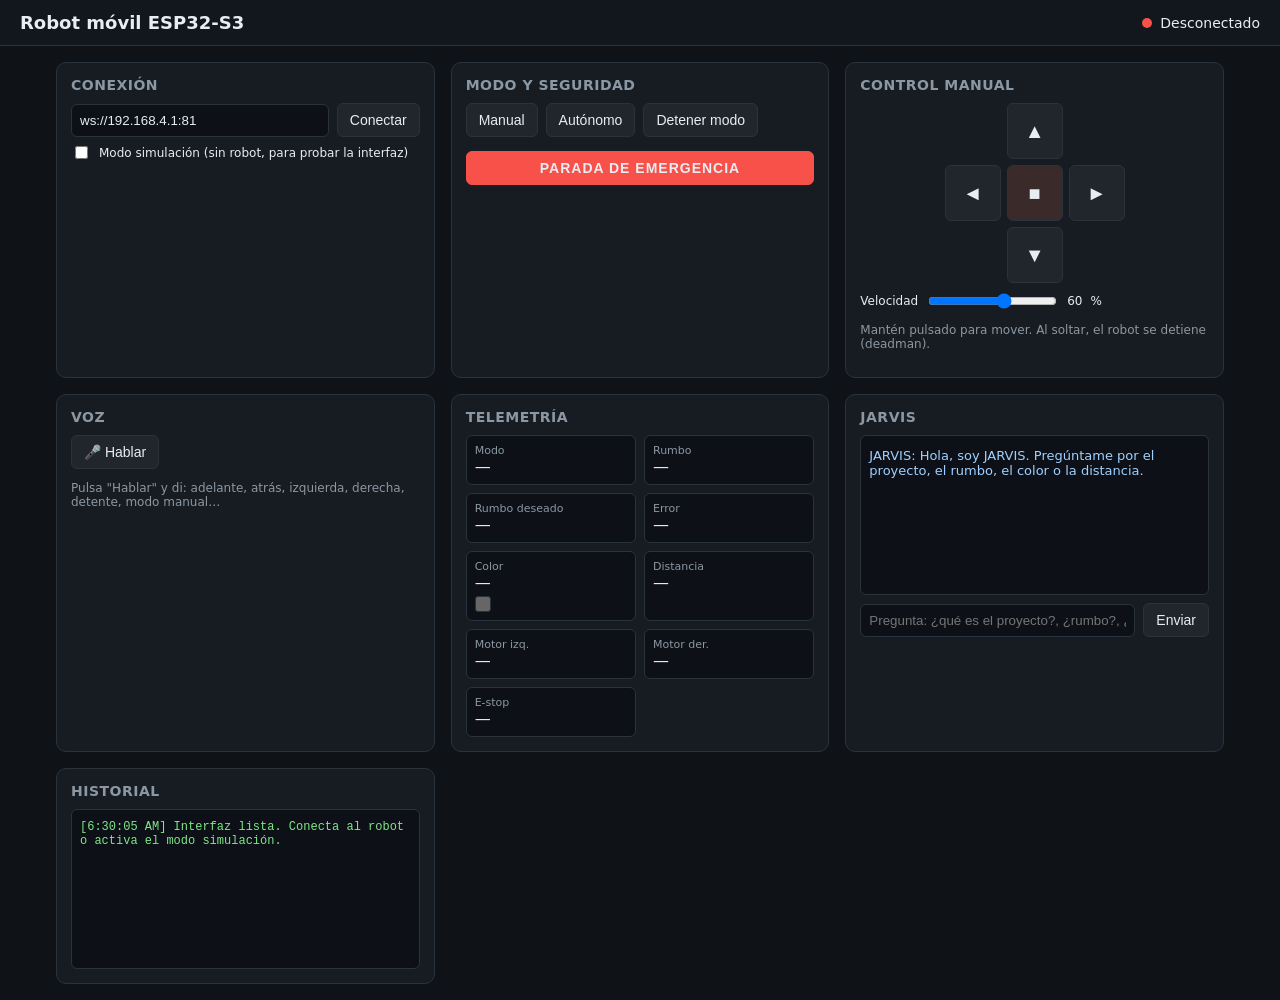
==== app/web/index.html @ dc23c07f "Segunda entrega: firmware, app web, docs, hardware e informes" ====
<!DOCTYPE html>
<html lang="es">
<head>
  <meta charset="utf-8" />
  <meta name="viewport" content="width=device-width, initial-scale=1" />
  <title>Robot ESP32-S3 — Panel de control</title>
  <link rel="stylesheet" href="style.css" />
</head>
<body>
  <header>
    <h1>Robot móvil ESP32-S3</h1>
    <div class="conn">
      <span id="connDot" class="dot off"></span>
      <span id="connText">Desconectado</span>
    </div>
  </header>

  <main>
    <section class="card">
      <h2>Conexión</h2>
      <div class="row">
        <input id="wsUrl" type="text" value="ws://192.168.4.1:81" />
        <button id="btnConnect">Conectar</button>
      </div>
      <label class="row small">
        <input id="chkSim" type="checkbox" />
        Modo simulación (sin robot, para probar la interfaz)
      </label>
      <p id="connInfo" class="small muted"></p>
    </section>

    <section class="card">
      <h2>Modo y seguridad</h2>
      <div class="row">
        <button id="btnManual" class="mode">Manual</button>
        <button id="btnAuto" class="mode">Autónomo</button>
        <button id="btnIdle" class="mode">Detener modo</button>
      </div>
      <button id="btnEstop" class="estop">PARADA DE EMERGENCIA</button>
    </section>

    <section class="card">
      <h2>Control manual</h2>
      <div class="dpad">
        <button class="drive" data-dir="fwd">▲</button>
        <div class="dpad-mid">
          <button class="drive" data-dir="left">◄</button>
          <button class="drive stop" data-dir="stop">■</button>
          <button class="drive" data-dir="right">►</button>
        </div>
        <button class="drive" data-dir="back">▼</button>
      </div>
      <label class="row small">Velocidad <input id="speed" type="range" min="0" max="100" value="60" /> <span id="speedVal">60</span>%</label>
      <p class="small muted">Mantén pulsado para mover. Al soltar, el robot se detiene (deadman).</p>
    </section>

    <section class="card">
      <h2>Voz</h2>
      <button id="btnVoice">🎤 Hablar</button>
      <p id="voiceNote" class="small muted"></p>
      <p id="voiceText" class="small"></p>
    </section>

    <section class="card">
      <h2>Telemetría</h2>
      <div class="grid">
        <div class="metric"><span class="label">Modo</span><span id="tMode">—</span></div>
        <div class="metric"><span class="label">Rumbo</span><span id="tHeading">—</span></div>
        <div class="metric"><span class="label">Rumbo deseado</span><span id="tTarget">—</span></div>
        <div class="metric"><span class="label">Error</span><span id="tError">—</span></div>
        <div class="metric"><span class="label">Color</span><span id="tColor">—</span><span id="swatch" class="swatch"></span></div>
        <div class="metric"><span class="label">Distancia</span><span id="tDist">—</span></div>
        <div class="metric"><span class="label">Motor izq.</span><span id="tLeft">—</span></div>
        <div class="metric"><span class="label">Motor der.</span><span id="tRight">—</span></div>
        <div class="metric"><span class="label">E-stop</span><span id="tEstop">—</span></div>
      </div>
    </section>

    <section class="card">
      <h2>JARVIS</h2>
      <div id="chat" class="chat"></div>
      <div class="row">
        <input id="jarvisInput" type="text" placeholder="Pregunta: ¿qué es el proyecto?, ¿rumbo?, ¿color?" />
        <button id="btnJarvis">Enviar</button>
      </div>
    </section>

    <section class="card">
      <h2>Historial</h2>
      <div id="log" class="log"></div>
    </section>
  </main>

  <script src="../shared/protocol.js"></script>
  <script src="../shared/commands.js"></script>
  <script src="../shared/jarvis.js"></script>
  <script src="app.js"></script>
</body>
</html>
---- app/web/style.css ----
:root {
  --bg: #0f1216;
  --card: #171c22;
  --fg: #e6edf3;
  --muted: #8b97a3;
  --line: #2a323b;
  --accent: #2f81f7;
  --ok: #2ea043;
  --warn: #d29922;
  --err: #f85149;
}

* { box-sizing: border-box; }

body {
  margin: 0;
  font-family: system-ui, "Segoe UI", Roboto, sans-serif;
  background: var(--bg);
  color: var(--fg);
}

header {
  display: flex;
  align-items: center;
  justify-content: space-between;
  padding: 12px 20px;
  background: #12171d;
  border-bottom: 1px solid var(--line);
  position: sticky;
  top: 0;
}

header h1 { font-size: 18px; margin: 0; }

.conn { display: flex; align-items: center; gap: 8px; font-size: 14px; }
.dot { width: 10px; height: 10px; border-radius: 50%; display: inline-block; }
.dot.on { background: var(--ok); box-shadow: 0 0 8px var(--ok); }
.dot.off { background: var(--err); }

main {
  display: grid;
  grid-template-columns: repeat(auto-fit, minmax(300px, 1fr));
  gap: 16px;
  padding: 16px;
  max-width: 1200px;
  margin: 0 auto;
}

.card {
  background: var(--card);
  border: 1px solid var(--line);
  border-radius: 10px;
  padding: 14px;
}

.card h2 { font-size: 14px; margin: 0 0 10px; color: var(--muted); text-transform: uppercase; letter-spacing: .5px; }

.row { display: flex; gap: 8px; align-items: center; margin: 6px 0; flex-wrap: wrap; }
.small { font-size: 12px; }
.muted { color: var(--muted); }

input[type="text"] {
  flex: 1;
  background: #0d1117;
  border: 1px solid var(--line);
  color: var(--fg);
  border-radius: 6px;
  padding: 8px;
}

button {
  background: #21262d;
  color: var(--fg);
  border: 1px solid var(--line);
  border-radius: 6px;
  padding: 8px 12px;
  cursor: pointer;
  font-size: 14px;
}
button:hover { border-color: var(--accent); }
button:disabled { opacity: .5; cursor: not-allowed; }

.estop {
  width: 100%;
  margin-top: 8px;
  background: var(--err);
  border-color: var(--err);
  font-weight: 700;
  letter-spacing: 1px;
}

.dpad { display: flex; flex-direction: column; align-items: center; gap: 6px; margin: 8px 0; }
.dpad-mid { display: flex; gap: 6px; }
.drive { width: 56px; height: 56px; font-size: 20px; }
.drive.stop { background: #3a2a2a; }

.grid { display: grid; grid-template-columns: 1fr 1fr; gap: 8px; }
.metric { display: flex; flex-direction: column; background: #0d1117; border: 1px solid var(--line); border-radius: 6px; padding: 8px; }
.metric .label { font-size: 11px; color: var(--muted); }
.metric span:nth-child(2) { font-size: 16px; }
.swatch { width: 16px; height: 16px; border-radius: 3px; margin-top: 4px; background: #666; border: 1px solid var(--line); }

.chat { height: 160px; overflow-y: auto; background: #0d1117; border: 1px solid var(--line); border-radius: 6px; padding: 8px; margin-bottom: 8px; }
.chat-line { margin: 4px 0; font-size: 13px; }
.chat-line.jarvis { color: #9fd0ff; }
.chat-line.user { color: #ffd479; }

.log { height: 160px; overflow-y: auto; background: #0d1117; border: 1px solid var(--line); border-radius: 6px; padding: 8px; font-family: ui-monospace, Consolas, monospace; font-size: 12px; }
.log-line { margin: 2px 0; }
.log-line.out { color: #79c0ff; }
.log-line.ok { color: #7ee787; }
.log-line.warn { color: var(--warn); }
.log-line.error { color: var(--err); }
.log-line.event { color: #d2a8ff; }
.log-line.voice { color: #ffa657; }
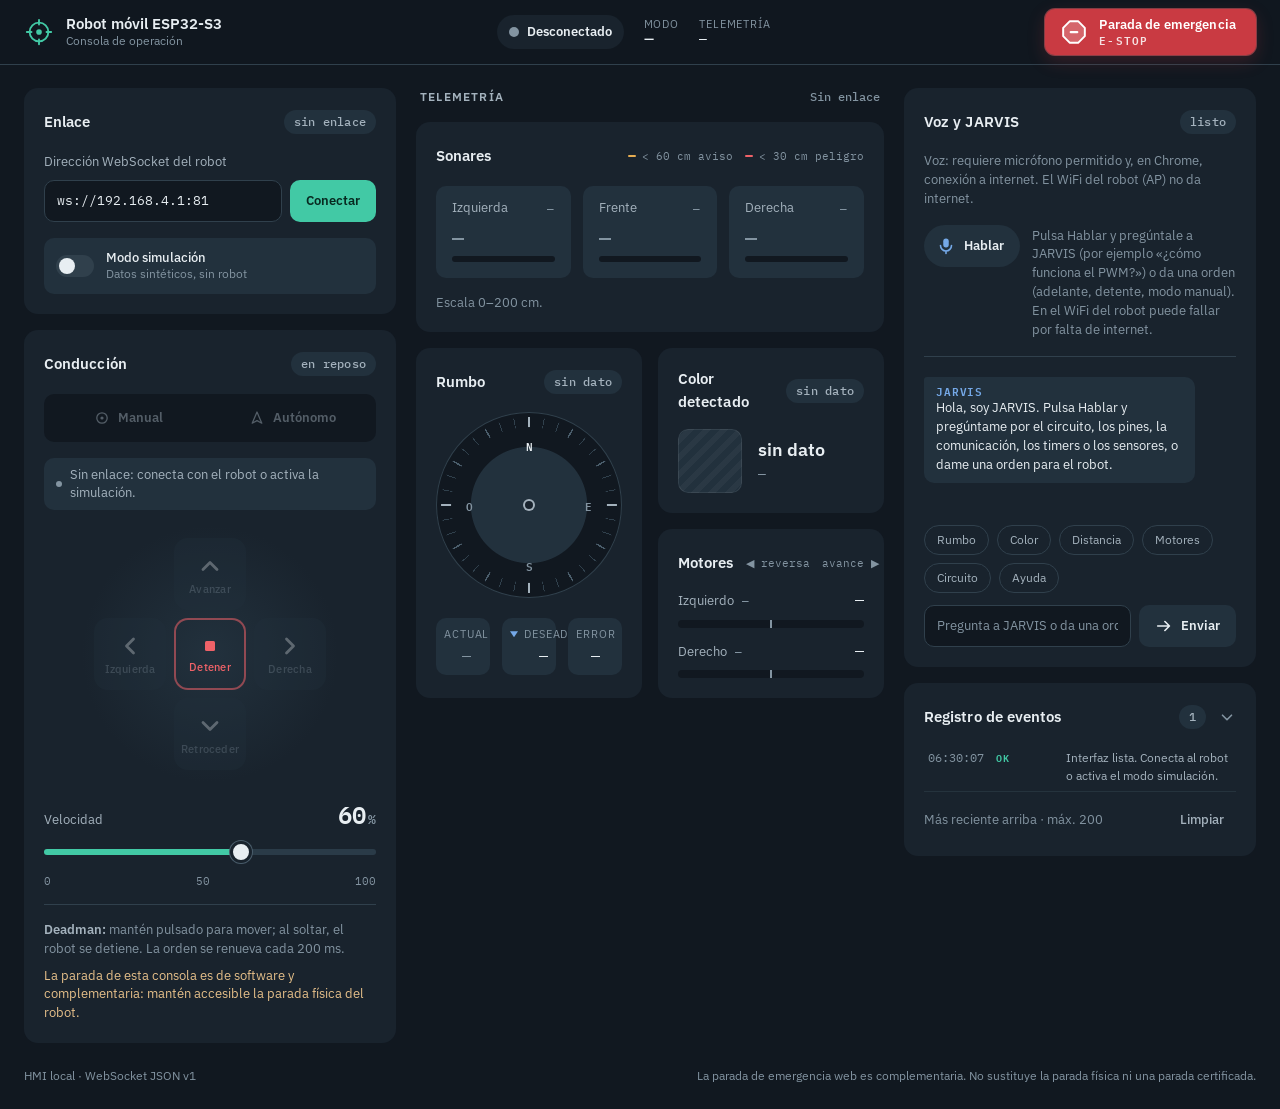
==== commit 55ec76b5: "Entrega final: navegación autónoma, app Streamlit, JARVIS e informe - Firmware v0.4.0-nav con tres s" ====
--- a/app/web/index.html
+++ b/app/web/index.html
@@ -2,98 +2,342 @@
 <html lang="es">
 <head>
   <meta charset="utf-8" />
-  <meta name="viewport" content="width=device-width, initial-scale=1" />
-  <title>Robot ESP32-S3 — Panel de control</title>
+  <meta name="viewport" content="width=device-width, initial-scale=1, viewport-fit=cover" />
+  <meta name="color-scheme" content="dark" />
+  <meta name="theme-color" content="#111820" />
+  <title>Consola de operación — Robot ESP32-S3</title>
+  <link rel="icon" href="data:image/svg+xml,%3Csvg xmlns='http://www.w3.org/2000/svg' viewBox='0 0 32 32'%3E%3Crect width='32' height='32' rx='8' fill='%2319232D'/%3E%3Ccircle cx='16' cy='16' r='9' fill='none' stroke='%2342C9A5' stroke-width='2'/%3E%3Ccircle cx='16' cy='16' r='3' fill='%2342C9A5'/%3E%3C/svg%3E" />
+  <link rel="preload" href="fonts/ibm-plex-sans-latin.woff2" as="font" type="font/woff2" crossorigin />
   <link rel="stylesheet" href="style.css" />
 </head>
-<body>
-  <header>
-    <h1>Robot móvil ESP32-S3</h1>
-    <div class="conn">
-      <span id="connDot" class="dot off"></span>
-      <span id="connText">Desconectado</span>
+<body data-link="off">
+  <a class="skip-link" href="#main">Saltar al contenido</a>
+
+  <!-- ===================== CABECERA ===================== -->
+  <header class="topbar">
+    <div class="topbar__inner">
+      <div class="brand">
+        <svg class="brand__mark" viewBox="0 0 32 32" aria-hidden="true">
+          <circle cx="16" cy="16" r="10" fill="none" stroke="currentColor" stroke-width="2" />
+          <path d="M16 3v5M16 24v5M3 16h5M24 16h5" stroke="currentColor" stroke-width="2" stroke-linecap="round" />
+          <circle cx="16" cy="16" r="3" fill="currentColor" />
+        </svg>
+        <div class="brand__copy">
+          <h1 class="brand__name">Robot móvil ESP32-S3</h1>
+          <p class="brand__sub">Consola de operación</p>
+        </div>
+      </div>
+
+      <div class="status" role="group" aria-label="Estado del sistema">
+        <div class="status__link">
+          <span id="connDot" class="dot off" aria-hidden="true"></span>
+          <span id="connText" aria-live="polite">Desconectado</span>
+        </div>
+        <span id="simBadge" class="badge badge--info" hidden title="Los datos son sintéticos: no hay robot conectado.">SIM</span>
+        <div class="status__item">
+          <span class="status__label">Modo</span>
+          <span id="modeValue" class="status__value">—</span>
+        </div>
+        <div class="status__item status__item--telemetry">
+          <span class="status__label">Telemetría</span>
+          <span id="lastUpdate" class="status__value mono">—</span>
+        </div>
+      </div>
+
+      <button id="btnEstop" class="estop" type="button" aria-describedby="estopNote" aria-pressed="false"
+              title="Parada de software. Mantén accesible la parada física del robot.">
+        <svg class="estop__icon" viewBox="0 0 24 24" aria-hidden="true">
+          <path d="M8.2 2h7.6L22 8.2v7.6L15.8 22H8.2L2 15.8V8.2z" fill="currentColor" opacity=".22" />
+          <path d="M8.2 2h7.6L22 8.2v7.6L15.8 22H8.2L2 15.8V8.2z" fill="none" stroke="currentColor" stroke-width="1.8" stroke-linejoin="round" />
+          <rect x="8" y="11" width="8" height="2.2" rx="1" fill="currentColor" />
+        </svg>
+        <span class="estop__text">
+          <span class="estop__label">Parada de emergencia</span>
+          <span class="estop__sub">E-STOP</span>
+        </span>
+      </button>
+    </div>
+
+    <div id="estopBanner" class="alert alert--danger" role="alert" hidden>
+      <strong>Parada de emergencia activa · motores desactivados.</strong>
+      <span id="estopBannerText">Reinicia la placa del robot para liberar la parada.</span>
     </div>
   </header>
 
-  <main>
-    <section class="card">
-      <h2>Conexión</h2>
-      <div class="row">
-        <input id="wsUrl" type="text" value="ws://192.168.4.1:81" />
-        <button id="btnConnect">Conectar</button>
+  <main id="main" class="console">
+
+    <!-- ===================== CONTROL ===================== -->
+    <section class="area area--control" aria-label="Enlace y conducción">
+
+      <article class="card card--link" aria-labelledby="linkTitle">
+        <div class="card__head">
+          <h2 id="linkTitle">Enlace</h2>
+          <span id="connChip" class="chip">sin enlace</span>
+        </div>
+        <label class="field-label" for="wsUrl">Dirección WebSocket del robot</label>
+        <div class="field-row">
+          <input id="wsUrl" class="input mono" type="text" value="ws://192.168.4.1:81" spellcheck="false" autocomplete="off" />
+          <button id="btnConnect" class="btn btn--primary" type="button">Conectar</button>
+        </div>
+        <label class="switch">
+          <input id="chkSim" type="checkbox" role="switch" />
+          <span class="switch__track" aria-hidden="true"><span class="switch__thumb"></span></span>
+          <span class="switch__text">
+            <span>Modo simulación</span>
+            <small>Datos sintéticos, sin robot</small>
+          </span>
+        </label>
+        <p id="connInfo" class="hint" aria-live="polite"></p>
+      </article>
+
+      <article class="card card--drive" aria-labelledby="driveTitle">
+        <div class="card__head">
+          <h2 id="driveTitle">Conducción</h2>
+          <span id="driveState" class="chip">en reposo</span>
+        </div>
+
+        <div class="segmented" role="group" aria-label="Modo de operación">
+          <button id="btnManual" class="segmented__opt" type="button" aria-pressed="false">
+            <svg viewBox="0 0 20 20" aria-hidden="true"><circle cx="10" cy="10" r="6.5" fill="none" stroke="currentColor" stroke-width="1.6"/><circle cx="10" cy="10" r="2" fill="currentColor"/></svg>
+            <span>Manual</span>
+          </button>
+          <button id="btnAuto" class="segmented__opt" type="button" aria-pressed="false">
+            <svg viewBox="0 0 20 20" aria-hidden="true"><path d="M10 2.5l6 14-6-3.2-6 3.2z" fill="none" stroke="currentColor" stroke-width="1.6" stroke-linejoin="round"/></svg>
+            <span>Autónomo</span>
+          </button>
+        </div>
+
+        <p id="driveLock" class="lock" role="status">Sin enlace: conecta con el robot o activa la simulación.</p>
+
+        <div class="drive">
+          <div class="dpad" role="group" aria-label="Movimiento manual (mantener pulsado)">
+            <button class="drive-btn drive-btn--fwd" data-dir="fwd" type="button" aria-label="Avanzar">
+              <svg viewBox="0 0 24 24" aria-hidden="true"><path d="M6 15l6-6 6 6"/></svg>
+              <small>Avanzar</small>
+            </button>
+            <button class="drive-btn drive-btn--left" data-dir="left" type="button" aria-label="Girar a la izquierda">
+              <svg viewBox="0 0 24 24" aria-hidden="true"><path d="M15 6l-6 6 6 6"/></svg>
+              <small>Izquierda</small>
+            </button>
+            <button class="drive-btn drive-btn--stop" data-dir="stop" type="button" aria-label="Detener">
+              <svg viewBox="0 0 24 24" aria-hidden="true"><rect x="7" y="7" width="10" height="10" rx="1.5"/></svg>
+              <small>Detener</small>
+            </button>
+            <button class="drive-btn drive-btn--right" data-dir="right" type="button" aria-label="Girar a la derecha">
+              <svg viewBox="0 0 24 24" aria-hidden="true"><path d="M9 6l6 6-6 6"/></svg>
+              <small>Derecha</small>
+            </button>
+            <button class="drive-btn drive-btn--back" data-dir="back" type="button" aria-label="Retroceder">
+              <svg viewBox="0 0 24 24" aria-hidden="true"><path d="M6 9l6 6 6-6"/></svg>
+              <small>Retroceder</small>
+            </button>
+          </div>
+
+          <div class="speed">
+            <div class="speed__head">
+              <label for="speed">Velocidad</label>
+              <span class="speed__value"><output id="speedVal" for="speed">60</output><span>%</span></span>
+            </div>
+            <input id="speed" class="range" type="range" min="0" max="100" step="5" value="60" />
+            <div class="speed__scale" aria-hidden="true"><span>0</span><span>50</span><span>100</span></div>
+          </div>
+        </div>
+
+        <ul class="drive-notes">
+          <li><strong>Deadman:</strong> mantén pulsado para mover; al soltar, el robot se detiene. La orden se renueva cada 200 ms.</li>
+          <li class="drive-notes__safety">La parada de esta consola es de software y complementaria: mantén accesible la parada física del robot.</li>
+        </ul>
+      </article>
+    </section>
+
+    <!-- ===================== TELEMETRÍA ===================== -->
+    <section class="area area--telemetry" aria-labelledby="telemetryTitle">
+      <div class="area__head">
+        <h2 id="telemetryTitle">Telemetría</h2>
+        <span id="telemetryMeta" class="area__meta">Sin enlace</span>
       </div>
-      <label class="row small">
-        <input id="chkSim" type="checkbox" />
-        Modo simulación (sin robot, para probar la interfaz)
-      </label>
-      <p id="connInfo" class="small muted"></p>
+
+      <article class="card card--sonar" aria-labelledby="sonarTitle">
+        <div class="card__head">
+          <h3 id="sonarTitle">Sonares</h3>
+          <span class="legend" aria-hidden="true">
+            <span class="legend__item legend__item--warn">&lt; 60 cm aviso</span>
+            <span class="legend__item legend__item--danger">&lt; 30 cm peligro</span>
+          </span>
+        </div>
+        <div class="sonar-grid">
+          <div class="sonar is-unknown" data-sonar="left">
+            <div class="sonar__head"><span class="sonar__label">Izquierda</span><span class="sonar__state">—</span></div>
+            <span id="tDistLeft" class="sonar__value mono">—</span>
+            <div id="distBarLeft" class="meter" role="progressbar" aria-label="Distancia izquierda" aria-valuemin="0" aria-valuemax="200" aria-valuenow="0">
+              <span class="meter__fill"></span><span class="meter__mark meter__mark--danger"></span><span class="meter__mark meter__mark--warn"></span>
+            </div>
+          </div>
+          <div class="sonar sonar--front is-unknown" data-sonar="front">
+            <div class="sonar__head"><span class="sonar__label">Frente</span><span class="sonar__state">—</span></div>
+            <span id="tDist" class="sonar__value mono">—</span>
+            <div id="distBar" class="meter" role="progressbar" aria-label="Distancia frontal" aria-valuemin="0" aria-valuemax="200" aria-valuenow="0">
+              <span class="meter__fill"></span><span class="meter__mark meter__mark--danger"></span><span class="meter__mark meter__mark--warn"></span>
+            </div>
+          </div>
+          <div class="sonar is-unknown" data-sonar="right">
+            <div class="sonar__head"><span class="sonar__label">Derecha</span><span class="sonar__state">—</span></div>
+            <span id="tDistRight" class="sonar__value mono">—</span>
+            <div id="distBarRight" class="meter" role="progressbar" aria-label="Distancia derecha" aria-valuemin="0" aria-valuemax="200" aria-valuenow="0">
+              <span class="meter__fill"></span><span class="meter__mark meter__mark--danger"></span><span class="meter__mark meter__mark--warn"></span>
+            </div>
+          </div>
+        </div>
+        <p class="hint">Escala 0–200 cm.</p>
+      </article>
+
+      <article class="card card--heading" aria-labelledby="headingTitle">
+        <div class="card__head">
+          <h3 id="headingTitle">Rumbo</h3>
+          <span id="headingChip" class="chip">sin dato</span>
+        </div>
+        <div class="heading">
+          <div id="headingDial" class="dial" role="img" aria-label="Brújula sin datos">
+            <span class="dial__ticks" aria-hidden="true"></span>
+            <span class="dial__card dial__card--n" aria-hidden="true">N</span>
+            <span class="dial__card dial__card--e" aria-hidden="true">E</span>
+            <span class="dial__card dial__card--s" aria-hidden="true">S</span>
+            <span class="dial__card dial__card--o" aria-hidden="true">O</span>
+            <span id="headingTarget" class="dial__target" aria-hidden="true"></span>
+            <span id="headingNeedle" class="dial__needle" aria-hidden="true"></span>
+            <span class="dial__hub" aria-hidden="true"></span>
+          </div>
+          <dl class="readout">
+            <div class="readout__main">
+              <dt>Actual</dt>
+              <dd id="tHeading" class="mono">—</dd>
+            </div>
+            <div>
+              <dt><span class="key key--target" aria-hidden="true"></span>Deseado</dt>
+              <dd id="tTarget" class="mono">—</dd>
+            </div>
+            <div>
+              <dt>Error</dt>
+              <dd id="tError" class="mono">—</dd>
+            </div>
+          </dl>
+        </div>
+      </article>
+
+      <article class="card card--color" aria-labelledby="colorTitle">
+        <div class="card__head">
+          <h3 id="colorTitle">Color detectado</h3>
+          <span id="colorChip" class="chip">sin dato</span>
+        </div>
+        <div class="color">
+          <span id="swatch" class="swatch" role="img" aria-label="Muestra de color sin dato"></span>
+          <div class="color__copy">
+            <span id="tColor" class="color__name">sin dato</span>
+            <span id="tColorHex" class="mono color__hex">—</span>
+          </div>
+        </div>
+      </article>
+
+      <article class="card card--motors" aria-labelledby="motorsTitle">
+        <div class="card__head">
+          <h3 id="motorsTitle">Motores</h3>
+          <span class="legend" aria-hidden="true"><span>◀ reversa</span><span>avance ▶</span></span>
+        </div>
+        <div class="motor">
+          <div class="motor__head">
+            <span class="motor__label">Izquierdo</span>
+            <span id="motorLeftDir" class="motor__dir">—</span>
+            <span id="tLeft" class="motor__value mono">—</span>
+          </div>
+          <div id="motorLeftBar" class="bipolar" role="progressbar" aria-label="Motor izquierdo" aria-valuemin="-100" aria-valuemax="100" aria-valuenow="0">
+            <span class="bipolar__fill"></span><span class="bipolar__zero"></span>
+          </div>
+        </div>
+        <div class="motor">
+          <div class="motor__head">
+            <span class="motor__label">Derecho</span>
+            <span id="motorRightDir" class="motor__dir">—</span>
+            <span id="tRight" class="motor__value mono">—</span>
+          </div>
+          <div id="motorRightBar" class="bipolar" role="progressbar" aria-label="Motor derecho" aria-valuemin="-100" aria-valuemax="100" aria-valuenow="0">
+            <span class="bipolar__fill"></span><span class="bipolar__zero"></span>
+          </div>
+        </div>
+      </article>
     </section>
 
-    <section class="card">
-      <h2>Modo y seguridad</h2>
-      <div class="row">
-        <button id="btnManual" class="mode">Manual</button>
-        <button id="btnAuto" class="mode">Autónomo</button>
-        <button id="btnIdle" class="mode">Detener modo</button>
-      </div>
-      <button id="btnEstop" class="estop">PARADA DE EMERGENCIA</button>
-    </section>
-
-    <section class="card">
-      <h2>Control manual</h2>
-      <div class="dpad">
-        <button class="drive" data-dir="fwd">▲</button>
-        <div class="dpad-mid">
-          <button class="drive" data-dir="left">◄</button>
-          <button class="drive stop" data-dir="stop">■</button>
-          <button class="drive" data-dir="right">►</button>
-        </div>
-        <button class="drive" data-dir="back">▼</button>
-      </div>
-      <label class="row small">Velocidad <input id="speed" type="range" min="0" max="100" value="60" /> <span id="speedVal">60</span>%</label>
-      <p class="small muted">Mantén pulsado para mover. Al soltar, el robot se detiene (deadman).</p>
-    </section>
-
-    <section class="card">
-      <h2>Voz</h2>
-      <button id="btnVoice">🎤 Hablar</button>
-      <p id="voiceNote" class="small muted"></p>
-      <p id="voiceText" class="small"></p>
-    </section>
-
-    <section class="card">
-      <h2>Telemetría</h2>
-      <div class="grid">
-        <div class="metric"><span class="label">Modo</span><span id="tMode">—</span></div>
-        <div class="metric"><span class="label">Rumbo</span><span id="tHeading">—</span></div>
-        <div class="metric"><span class="label">Rumbo deseado</span><span id="tTarget">—</span></div>
-        <div class="metric"><span class="label">Error</span><span id="tError">—</span></div>
-        <div class="metric"><span class="label">Color</span><span id="tColor">—</span><span id="swatch" class="swatch"></span></div>
-        <div class="metric"><span class="label">Distancia</span><span id="tDist">—</span></div>
-        <div class="metric"><span class="label">Motor izq.</span><span id="tLeft">—</span></div>
-        <div class="metric"><span class="label">Motor der.</span><span id="tRight">—</span></div>
-        <div class="metric"><span class="label">E-stop</span><span id="tEstop">—</span></div>
-      </div>
-    </section>
-
-    <section class="card">
-      <h2>JARVIS</h2>
-      <div id="chat" class="chat"></div>
-      <div class="row">
-        <input id="jarvisInput" type="text" placeholder="Pregunta: ¿qué es el proyecto?, ¿rumbo?, ¿color?" />
-        <button id="btnJarvis">Enviar</button>
-      </div>
-    </section>
-
-    <section class="card">
-      <h2>Historial</h2>
-      <div id="log" class="log"></div>
+    <!-- ===================== VOZ · JARVIS · REGISTRO ===================== -->
+    <section class="area area--comms" aria-label="Asistencia y registro">
+
+      <article class="card card--assistant" aria-labelledby="assistantTitle">
+        <div class="card__head">
+          <h2 id="assistantTitle">Voz y JARVIS</h2>
+          <span id="voiceState" class="chip">listo</span>
+        </div>
+
+        <p class="hint">Voz: requiere micrófono permitido y, en Chrome, conexión a internet. El WiFi del robot (AP) no da internet.</p>
+
+        <div class="voice">
+          <button id="btnVoice" class="voice__btn" type="button">
+            <svg viewBox="0 0 20 20" aria-hidden="true">
+              <rect x="7.25" y="2.5" width="5.5" height="9" rx="2.75" fill="currentColor" />
+              <path d="M4.5 9.5a5.5 5.5 0 0 0 11 0M10 15v2.5" fill="none" stroke="currentColor" stroke-width="1.6" stroke-linecap="round" />
+            </svg>
+            <span>Hablar</span>
+          </button>
+          <div class="voice__copy">
+            <p id="voiceNote" class="hint"></p>
+            <p id="voiceText" class="voice__transcript mono"></p>
+          </div>
+        </div>
+
+        <div class="chat-wrap">
+          <div id="chat" class="chat" role="log" aria-live="polite" aria-label="Conversación con JARVIS"></div>
+          <div class="suggest" aria-label="Preguntas sugeridas">
+            <button class="suggest__btn" type="button" data-ask="¿Cuál es el rumbo?">Rumbo</button>
+            <button class="suggest__btn" type="button" data-ask="¿Qué color detectas?">Color</button>
+            <button class="suggest__btn" type="button" data-ask="¿A qué distancia está el obstáculo?">Distancia</button>
+            <button class="suggest__btn" type="button" data-ask="¿Cómo están los motores?">Motores</button>
+            <button class="suggest__btn" type="button" data-ask="¿Cómo está conectado el circuito?">Circuito</button>
+            <button class="suggest__btn" type="button" data-ask="ayuda">Ayuda</button>
+          </div>
+          <div class="field-row">
+            <label class="sr-only" for="jarvisInput">Pregunta para JARVIS</label>
+            <input id="jarvisInput" class="input" type="text" placeholder="Pregunta a JARVIS o da una orden…" autocomplete="off" />
+            <button id="btnJarvis" class="btn btn--secondary" type="button" aria-label="Enviar pregunta">
+              <svg viewBox="0 0 20 20" aria-hidden="true"><path d="M3 10h12M11 5l5 5-5 5" fill="none" stroke="currentColor" stroke-width="1.8" stroke-linecap="round" stroke-linejoin="round"/></svg>
+              <span>Enviar</span>
+            </button>
+          </div>
+        </div>
+      </article>
+
+      <details id="logPanel" class="card card--log" open>
+        <summary class="card__head card__head--summary">
+          <h2>Registro de eventos</h2>
+          <span id="logCount" class="chip">0</span>
+          <svg class="chevron" viewBox="0 0 20 20" aria-hidden="true"><path d="M5 8l5 5 5-5" fill="none" stroke="currentColor" stroke-width="1.8" stroke-linecap="round" stroke-linejoin="round"/></svg>
+        </summary>
+        <ul id="log" class="log" role="log" aria-live="polite" aria-label="Historial de eventos"></ul>
+        <div class="log__foot">
+          <span class="hint">Más reciente arriba · máx. 200</span>
+          <button id="btnClearLog" class="btn btn--ghost" type="button">Limpiar</button>
+        </div>
+      </details>
     </section>
   </main>
 
+  <footer class="footer">
+    <p>HMI local · WebSocket JSON v1</p>
+    <p id="estopNote">La parada de emergencia web es complementaria. No sustituye la parada física ni una parada certificada.</p>
+  </footer>
+
   <script src="../shared/protocol.js"></script>
   <script src="../shared/commands.js"></script>
+  <script src="../shared/jarvis_kb.js"></script>
   <script src="../shared/jarvis.js"></script>
+  <script src="../shared/jarvis_voice.js"></script>
+  <script src="../shared/auto_panel.js"></script>
   <script src="app.js"></script>
 </body>
 </html>
--- a/app/web/style.css
+++ b/app/web/style.css
@@ -1,115 +1,1172 @@
+/* ===========================================================================
+ * Consola HMI — Robot móvil ESP32-S3
+ * Dirección: "Premium industrial robotics HMI". Grafito + azul petróleo,
+ * color reservado para comunicar estado. Sin dependencias externas.
+ *
+ * Índice
+ *   1. Fuentes          5. Cabecera y E-STOP     9. Voz y JARVIS
+ *   2. Tokens           6. Layout               10. Registro
+ *   3. Base             7. Conducción           11. Responsive
+ *   4. Componentes      8. Telemetría           12. Movimiento reducido
+ * =========================================================================== */
+
+/* 1. Fuentes ---------------------------------------------------------------- */
+@font-face {
+  font-family: "IBM Plex Sans";
+  font-style: normal;
+  font-weight: 300 600;
+  font-display: swap;
+  src: url("fonts/ibm-plex-sans-latin.woff2") format("woff2");
+}
+@font-face {
+  font-family: "IBM Plex Mono";
+  font-style: normal;
+  font-weight: 400;
+  font-display: swap;
+  src: url("fonts/ibm-plex-mono-400-latin.woff2") format("woff2");
+}
+@font-face {
+  font-family: "IBM Plex Mono";
+  font-style: normal;
+  font-weight: 500;
+  font-display: swap;
+  src: url("fonts/ibm-plex-mono-500-latin.woff2") format("woff2");
+}
+@font-face {
+  font-family: "IBM Plex Mono";
+  font-style: normal;
+  font-weight: 600;
+  font-display: swap;
+  src: url("fonts/ibm-plex-mono-600-latin.woff2") format("woff2");
+}
+
+/* 2. Tokens ----------------------------------------------------------------- */
 :root {
-  --bg: #0f1216;
-  --card: #171c22;
-  --fg: #e6edf3;
-  --muted: #8b97a3;
-  --line: #2a323b;
-  --accent: #2f81f7;
-  --ok: #2ea043;
-  --warn: #d29922;
-  --err: #f85149;
-}
-
-* { box-sizing: border-box; }
+  color-scheme: dark;
+
+  /* Superficies */
+  --bg: #111820;
+  --surface: #19232d;
+  --surface-2: #22313d;
+  --surface-3: #2a3b48;
+  --border: #30404c;
+  --border-strong: #4a5d6b;
+
+  /* Texto (--text-3 aclarado respecto a #778794 para cumplir AA 4.5:1) */
+  --text: #e8eef2;
+  --text-2: #a4b2bd;
+  --text-3: #8394a1;
+
+  /* Semántica */
+  --ok: #42c9a5;
+  --ok-ink: #082a21;
+  --ok-soft: rgba(66, 201, 165, 0.14);
+  --warn: #e5ad52;
+  --warn-soft: rgba(229, 173, 82, 0.14);
+  --danger: #ef6268;
+  --danger-soft: rgba(239, 98, 104, 0.14);
+  --info: #75a9e8;
+  --info-soft: rgba(117, 169, 232, 0.14);
+
+  /* E-STOP: rojo más profundo para que el texto blanco cumpla contraste */
+  --estop: #c93a42;
+  --estop-hover: #d6444c;
+  --estop-press: #b0323a;
+
+  --focus: #e8eef2;
+
+  /* Espaciado (escala de 4 px) */
+  --s-1: 4px;
+  --s-2: 8px;
+  --s-3: 12px;
+  --s-4: 16px;
+  --s-5: 20px;
+  --s-6: 24px;
+  --s-8: 32px;
+
+  /* Radios */
+  --r-sm: 6px;
+  --r-md: 10px;
+  --r-lg: 14px;
+  --r-pill: 999px;
+
+  /* Tipografía */
+  --font-sans: "IBM Plex Sans", "Segoe UI", system-ui, -apple-system, sans-serif;
+  --font-mono: "IBM Plex Mono", "Cascadia Mono", Consolas, "Courier New", monospace;
+  --fs-xs: 0.75rem;   /* 12 */
+  --fs-sm: 0.8125rem; /* 13 */
+  --fs-md: 0.9375rem; /* 15 */
+  --fs-lg: 1.125rem;  /* 18 */
+
+  /* Movimiento */
+  --dur-fast: 140ms;        /* hover, press */
+  --dur: 220ms;             /* cambios de estado */
+  --dur-enter: 320ms;       /* aparición de paneles */
+  --dur-telemetry: 260ms;   /* barras y aguja: algo más que el periodo de 200 ms */
+  --ease: cubic-bezier(0.2, 0, 0, 1);
+  --ease-out: cubic-bezier(0.16, 1, 0.3, 1);
+
+  --header-h: 64px;
+  --max-width: 1520px;
+}
+
+/* 3. Base ------------------------------------------------------------------- */
+*, *::before, *::after { box-sizing: border-box; }
+
+html { background: var(--bg); -webkit-text-size-adjust: 100%; }
 
 body {
   margin: 0;
-  font-family: system-ui, "Segoe UI", Roboto, sans-serif;
+  min-height: 100vh;
   background: var(--bg);
-  color: var(--fg);
-}
-
-header {
+  color: var(--text);
+  font: 400 var(--fs-md)/1.5 var(--font-sans);
+  -webkit-font-smoothing: antialiased;
+  -moz-osx-font-smoothing: grayscale;
+  text-rendering: optimizeLegibility;
+}
+
+[hidden] { display: none !important; }
+
+h1, h2, h3, p, dl, dd, ul { margin: 0; }
+ul { padding: 0; list-style: none; }
+
+button, input { font: inherit; color: inherit; }
+button { cursor: pointer; -webkit-tap-highlight-color: transparent; }
+button:disabled { cursor: not-allowed; }
+
+:focus-visible { outline: 2px solid var(--focus); outline-offset: 2px; }
+
+svg { display: block; }
+
+.mono { font-family: var(--font-mono); font-variant-numeric: tabular-nums; }
+
+.sr-only {
+  position: absolute; width: 1px; height: 1px; padding: 0; margin: -1px;
+  overflow: hidden; clip: rect(0 0 0 0); white-space: nowrap; border: 0;
+}
+
+.skip-link {
+  position: absolute; left: var(--s-4); top: -60px; z-index: 100;
+  padding: var(--s-2) var(--s-3); border-radius: var(--r-sm);
+  background: var(--text); color: var(--bg); font-weight: 600; text-decoration: none;
+  transition: top var(--dur) var(--ease);
+}
+.skip-link:focus { top: var(--s-2); }
+
+.hint { color: var(--text-3); font-size: var(--fs-sm); line-height: 1.45; }
+.hint:empty { display: none; }
+
+/* 4. Componentes ------------------------------------------------------------ */
+
+/* Tarjeta */
+.card {
+  container-type: inline-size;
   display: flex;
+  flex-direction: column;
+  gap: var(--s-4);
+  min-width: 0;
+  padding: var(--s-5);
+  background: var(--surface);
+  border-radius: var(--r-lg);
+  animation: card-in var(--dur-enter) var(--ease-out) both;
+}
+.card__head {
+  display: flex;
   align-items: center;
   justify-content: space-between;
-  padding: 12px 20px;
-  background: #12171d;
-  border-bottom: 1px solid var(--line);
+  gap: var(--s-3);
+  min-height: 28px;
+}
+.card__head h2,
+.card__head h3 {
+  font-size: var(--fs-md);
+  font-weight: 600;
+  letter-spacing: 0.005em;
+}
+
+@keyframes card-in {
+  from { opacity: 0; transform: translateY(6px); }
+  to   { opacity: 1; transform: none; }
+}
+
+/* Chip de estado: texto + color, nunca solo color */
+.chip {
+  display: inline-flex;
+  align-items: center;
+  gap: 6px;
+  flex: none;
+  height: 24px;
+  padding: 0 10px;
+  border-radius: var(--r-pill);
+  background: var(--surface-2);
+  color: var(--text-2);
+  font: 500 var(--fs-xs)/1 var(--font-mono);
+  letter-spacing: 0.02em;
+  white-space: nowrap;
+  transition: background-color var(--dur) var(--ease), color var(--dur) var(--ease);
+}
+.chip--ok     { background: var(--ok-soft);     color: var(--ok); }
+.chip--warn   { background: var(--warn-soft);   color: var(--warn); }
+.chip--danger { background: var(--danger-soft); color: var(--danger); }
+.chip--info   { background: var(--info-soft);   color: var(--info); }
+.chip--active { background: var(--ok-soft);     color: var(--ok); }
+
+.badge {
+  display: inline-flex;
+  align-items: center;
+  height: 22px;
+  padding: 0 8px;
+  border-radius: var(--r-sm);
+  font: 600 11px/1 var(--font-mono);
+  letter-spacing: 0.08em;
+}
+.badge--info { background: var(--info-soft); color: var(--info); box-shadow: inset 0 0 0 1px rgba(117, 169, 232, 0.35); }
+
+/* Indicador de enlace */
+.dot {
+  position: relative;
+  width: 10px;
+  height: 10px;
+  flex: none;
+  border-radius: 50%;
+  background: var(--text-3);
+  transition: background-color var(--dur) var(--ease);
+}
+.dot.on  { background: var(--ok); }
+.dot.sim { background: var(--info); }
+.dot.connecting { background: var(--warn); }
+.dot.connecting::after,
+.dot.on::after {
+  content: "";
+  position: absolute;
+  inset: -4px;
+  border-radius: 50%;
+  border: 2px solid currentColor;
+  opacity: 0;
+}
+/* Pulso solo mientras se negocia el enlace (tiene finalidad: "esperando") */
+.dot.connecting::after { color: var(--warn); animation: ping 1.2s var(--ease) infinite; }
+/* Al conectar, un único pulso de confirmación */
+.dot.on::after { color: var(--ok); animation: ping 900ms var(--ease) 1; }
+
+@keyframes ping {
+  0%   { transform: scale(0.6); opacity: 0.7; }
+  100% { transform: scale(1.6); opacity: 0; }
+}
+
+/* Botones */
+.btn {
+  display: inline-flex;
+  align-items: center;
+  justify-content: center;
+  gap: var(--s-2);
+  flex: none;
+  min-height: 42px;
+  padding: 0 var(--s-4);
+  border: 0;
+  border-radius: var(--r-md);
+  font-size: var(--fs-sm);
+  font-weight: 600;
+  white-space: nowrap;
+  transition: background-color var(--dur-fast) var(--ease), color var(--dur-fast) var(--ease),
+              transform var(--dur-fast) var(--ease), box-shadow var(--dur-fast) var(--ease);
+}
+.btn svg { width: 18px; height: 18px; }
+.btn:active:not(:disabled) { transform: scale(0.97); }
+.btn--primary { background: var(--ok); color: var(--ok-ink); }
+.btn--primary:hover { background: #5ad5b4; }
+.btn--primary.is-danger { background: var(--surface-2); color: var(--danger); box-shadow: inset 0 0 0 1px rgba(239, 98, 104, 0.4); }
+.btn--primary.is-danger:hover { background: var(--danger-soft); }
+.btn--secondary { background: var(--surface-2); color: var(--text); }
+.btn--secondary:hover { background: var(--surface-3); }
+.btn--ghost { min-height: 32px; padding: 0 var(--s-3); background: transparent; color: var(--text-2); font-weight: 500; }
+.btn--ghost:hover { background: var(--surface-2); color: var(--text); }
+
+/* Campos */
+.field-label { color: var(--text-2); font-size: var(--fs-sm); margin-bottom: calc(var(--s-2) * -1); }
+.field-row { display: flex; gap: var(--s-2); min-width: 0; }
+.input {
+  flex: 1;
+  min-width: 0;
+  height: 42px;
+  padding: 0 var(--s-3);
+  border: 1px solid var(--border);
+  border-radius: var(--r-md);
+  background: var(--bg);
+  color: var(--text);
+  font-size: var(--fs-sm);
+  transition: border-color var(--dur-fast) var(--ease), box-shadow var(--dur-fast) var(--ease);
+}
+.input::placeholder { color: var(--text-3); }
+.input:hover { border-color: var(--border-strong); }
+.input:focus { outline: none; border-color: var(--info); box-shadow: 0 0 0 3px var(--info-soft); }
+.input:disabled { opacity: 0.6; }
+
+/* Interruptor (simulación) */
+.switch {
+  display: flex;
+  align-items: center;
+  gap: var(--s-3);
+  padding: var(--s-3);
+  border-radius: var(--r-md);
+  background: var(--surface-2);
+  cursor: pointer;
+  transition: background-color var(--dur-fast) var(--ease);
+}
+.switch:hover { background: var(--surface-3); }
+.switch input { position: absolute; opacity: 0; width: 1px; height: 1px; }
+.switch__track {
+  position: relative;
+  width: 38px;
+  height: 22px;
+  flex: none;
+  border-radius: var(--r-pill);
+  background: var(--border);
+  transition: background-color var(--dur) var(--ease);
+}
+.switch__thumb {
+  position: absolute;
+  top: 3px;
+  left: 3px;
+  width: 16px;
+  height: 16px;
+  border-radius: 50%;
+  background: var(--text);
+  transition: transform var(--dur) var(--ease);
+}
+.switch input:checked + .switch__track { background: var(--info); }
+.switch input:checked + .switch__track .switch__thumb { transform: translateX(16px); }
+.switch input:focus-visible + .switch__track { outline: 2px solid var(--focus); outline-offset: 2px; }
+.switch__text { display: flex; flex-direction: column; font-size: var(--fs-sm); font-weight: 500; line-height: 1.3; }
+.switch__text small { color: var(--text-3); font-size: var(--fs-xs); font-weight: 400; }
+
+/* 5. Cabecera y E-STOP ------------------------------------------------------ */
+.topbar {
   position: sticky;
   top: 0;
-}
-
-header h1 { font-size: 18px; margin: 0; }
-
-.conn { display: flex; align-items: center; gap: 8px; font-size: 14px; }
-.dot { width: 10px; height: 10px; border-radius: 50%; display: inline-block; }
-.dot.on { background: var(--ok); box-shadow: 0 0 8px var(--ok); }
-.dot.off { background: var(--err); }
-
-main {
+  z-index: 50;
+  padding-top: env(safe-area-inset-top, 0px);
+  background: rgba(17, 24, 32, 0.92);
+  backdrop-filter: blur(10px);
+  -webkit-backdrop-filter: blur(10px);
+  box-shadow: 0 1px 0 var(--border);
+}
+.topbar__inner {
   display: grid;
-  grid-template-columns: repeat(auto-fit, minmax(300px, 1fr));
-  gap: 16px;
-  padding: 16px;
-  max-width: 1200px;
+  grid-template-columns: auto minmax(0, 1fr) auto;
+  align-items: center;
+  gap: var(--s-6);
+  max-width: var(--max-width);
+  min-height: var(--header-h);
   margin: 0 auto;
-}
-
-.card {
-  background: var(--card);
-  border: 1px solid var(--line);
-  border-radius: 10px;
-  padding: 14px;
-}
-
-.card h2 { font-size: 14px; margin: 0 0 10px; color: var(--muted); text-transform: uppercase; letter-spacing: .5px; }
-
-.row { display: flex; gap: 8px; align-items: center; margin: 6px 0; flex-wrap: wrap; }
-.small { font-size: 12px; }
-.muted { color: var(--muted); }
-
-input[type="text"] {
-  flex: 1;
-  background: #0d1117;
-  border: 1px solid var(--line);
-  color: var(--fg);
-  border-radius: 6px;
-  padding: 8px;
-}
-
-button {
-  background: #21262d;
-  color: var(--fg);
-  border: 1px solid var(--line);
-  border-radius: 6px;
-  padding: 8px 12px;
+  padding: var(--s-2) var(--s-6);
+}
+
+.brand { display: flex; align-items: center; gap: var(--s-3); min-width: 0; }
+.brand__mark { width: 30px; height: 30px; flex: none; color: var(--ok); }
+.brand__copy { min-width: 0; }
+.brand__name { font-size: var(--fs-md); font-weight: 600; line-height: 1.2; white-space: nowrap; }
+.brand__sub { color: var(--text-3); font-size: var(--fs-xs); line-height: 1.3; }
+
+.status {
+  display: flex;
+  align-items: center;
+  justify-content: center;
+  gap: var(--s-5);
+  min-width: 0;
+}
+.status__link {
+  display: inline-flex;
+  align-items: center;
+  gap: var(--s-2);
+  height: 34px;
+  padding: 0 var(--s-3);
+  border-radius: var(--r-pill);
+  background: var(--surface);
+  font-size: var(--fs-sm);
+  font-weight: 600;
+  white-space: nowrap;
+}
+.status__item { display: flex; flex-direction: column; line-height: 1.2; white-space: nowrap; }
+.status__label { color: var(--text-3); font-size: 11px; text-transform: uppercase; letter-spacing: 0.08em; }
+.status__value { font-size: var(--fs-sm); font-weight: 600; transition: color var(--dur) var(--ease); }
+body.is-stale #lastUpdate { color: var(--warn); }
+
+/* E-STOP: siempre habilitado, siempre visible */
+.estop {
+  display: inline-flex;
+  align-items: center;
+  gap: var(--s-3);
+  min-height: 46px;
+  padding: 0 var(--s-5) 0 var(--s-4);
+  border: 0;
+  border-radius: var(--r-md);
+  background: var(--estop);
+  color: #fff;
+  text-align: left;
+  box-shadow: 0 0 0 1px rgba(239, 98, 104, 0.5), 0 6px 18px rgba(201, 58, 66, 0.22);
+  transition: background-color var(--dur-fast) var(--ease), transform var(--dur-fast) var(--ease),
+              box-shadow var(--dur) var(--ease);
+}
+.estop:hover { background: var(--estop-hover); }
+.estop:active { background: var(--estop-press); transform: scale(0.97); }
+.estop:focus-visible { outline: 2px solid var(--focus); outline-offset: 3px; }
+.estop__icon { width: 26px; height: 26px; flex: none; }
+.estop__text { display: flex; flex-direction: column; line-height: 1.15; }
+.estop__label { font-size: var(--fs-sm); font-weight: 600; letter-spacing: 0.01em; }
+.estop__sub { font: 600 11px/1.2 var(--font-mono); letter-spacing: 0.1em; opacity: 0.85; }
+.estop.is-active {
+  background: var(--estop-press);
+  box-shadow: 0 0 0 2px var(--bg), 0 0 0 4px var(--danger);
+}
+
+/* Banda de alerta bajo la cabecera */
+.alert {
+  display: flex;
+  flex-wrap: wrap;
+  align-items: baseline;
+  justify-content: center;
+  gap: var(--s-1) var(--s-3);
+  padding: var(--s-2) var(--s-6);
+  font-size: var(--fs-sm);
+  text-align: center;
+  animation: alert-in var(--dur) var(--ease-out) both;
+}
+.alert--danger { background: var(--danger-soft); color: #ffd7d9; box-shadow: inset 0 -1px 0 rgba(239, 98, 104, 0.4); }
+.alert--danger strong { color: var(--danger); }
+@keyframes alert-in {
+  from { opacity: 0; transform: translateY(-4px); }
+  to   { opacity: 1; transform: none; }
+}
+
+/* 6. Layout ----------------------------------------------------------------- */
+.console {
+  display: grid;
+  grid-template-columns: minmax(320px, 372px) minmax(0, 1fr) minmax(300px, 352px);
+  align-items: start;
+  gap: var(--s-5);
+  max-width: var(--max-width);
+  margin: 0 auto;
+  padding: var(--s-6);
+}
+.area { display: grid; gap: var(--s-4); min-width: 0; }
+
+.area--telemetry {
+  grid-template-columns: repeat(2, minmax(0, 1fr));
+  grid-template-areas:
+    "head    head"
+    "sonar   sonar"
+    "heading color"
+    "heading motors";
+}
+.area__head { grid-area: head; display: flex; align-items: baseline; justify-content: space-between; gap: var(--s-3); padding: 0 var(--s-1); }
+.area__head h2 { font-size: var(--fs-xs); font-weight: 600; color: var(--text-2); text-transform: uppercase; letter-spacing: 0.1em; }
+.area__meta { color: var(--text-3); font: 500 var(--fs-xs) var(--font-mono); transition: color var(--dur) var(--ease); }
+body[data-link="on"] .area__meta  { color: var(--ok); }
+body[data-link="sim"] .area__meta { color: var(--info); }
+body.is-stale .area__meta { color: var(--warn); }
+
+.card--sonar   { grid-area: sonar; }
+.card--heading { grid-area: heading; }
+.card--color   { grid-area: color; }
+.card--motors  { grid-area: motors; }
+
+/* Escalonado de aparición: discreto, solo al cargar */
+.area--control .card:nth-child(2),
+.area--telemetry .card:nth-of-type(2) { animation-delay: 40ms; }
+.area--telemetry .card:nth-of-type(3) { animation-delay: 80ms; }
+.area--telemetry .card:nth-of-type(4) { animation-delay: 120ms; }
+.area--comms .card { animation-delay: 100ms; }
+
+/* Sin enlace o telemetría congelada: los instrumentos pierden protagonismo */
+body[data-link="off"] .area--telemetry .card,
+body[data-link="connecting"] .area--telemetry .card,
+body.is-stale .area--telemetry .card { opacity: 0.62; }
+.area--telemetry .card { transition: opacity var(--dur) var(--ease); }
+
+.footer {
+  display: flex;
+  justify-content: space-between;
+  gap: var(--s-4);
+  max-width: var(--max-width);
+  margin: 0 auto;
+  padding: 0 var(--s-6) var(--s-6);
+  color: var(--text-3);
+  font-size: var(--fs-xs);
+}
+.footer p:last-child { text-align: right; }
+
+/* 7. Conducción ------------------------------------------------------------- */
+.segmented {
+  display: grid;
+  grid-template-columns: 1fr 1fr;
+  gap: var(--s-1);
+  padding: var(--s-1);
+  border-radius: var(--r-md);
+  background: var(--bg);
+}
+.segmented__opt {
+  display: inline-flex;
+  align-items: center;
+  justify-content: center;
+  gap: var(--s-2);
+  min-height: 40px;
+  border: 0;
+  border-radius: 7px;
+  background: transparent;
+  color: var(--text-2);
+  font-size: var(--fs-sm);
+  font-weight: 600;
+  transition: background-color var(--dur) var(--ease), color var(--dur) var(--ease), box-shadow var(--dur) var(--ease);
+}
+.segmented__opt svg { width: 16px; height: 16px; }
+.segmented__opt:hover:not(:disabled) { color: var(--text); background: var(--surface); }
+.segmented__opt[aria-pressed="true"] {
+  background: var(--surface-2);
+  color: var(--ok);
+  box-shadow: inset 0 0 0 1px rgba(66, 201, 165, 0.45);
+}
+.segmented__opt:disabled { opacity: 0.45; }
+
+/* Motivo de bloqueo del d-pad */
+.lock {
+  display: flex;
+  align-items: center;
+  gap: var(--s-2);
+  padding: var(--s-2) var(--s-3);
+  border-radius: var(--r-md);
+  background: var(--surface-2);
+  color: var(--text-2);
+  font-size: var(--fs-sm);
+  line-height: 1.4;
+}
+.lock::before {
+  content: "";
+  width: 6px; height: 6px; flex: none;
+  border-radius: 50%;
+  background: var(--text-3);
+}
+.lock.is-warn { background: var(--warn-soft); color: #f3d3a0; }
+.lock.is-warn::before { background: var(--warn); }
+.lock.is-danger { background: var(--danger-soft); color: #ffd7d9; }
+.lock.is-danger::before { background: var(--danger); }
+.lock.is-info { background: var(--info-soft); color: #cfe0f7; }
+.lock.is-info::before { background: var(--info); }
+
+.drive {
+  display: grid;
+  gap: var(--s-5);
+  justify-items: center;
+}
+
+.dpad {
+  --key: 72px;
+  --gap: 8px;
+  display: grid;
+  grid-template-columns: repeat(3, var(--key));
+  grid-template-rows: repeat(3, var(--key));
+  grid-template-areas:
+    ".    fwd   ."
+    "left stop  right"
+    ".    back  .";
+  gap: var(--gap);
+  padding: var(--s-3);
+  border-radius: 50%;
+  background: radial-gradient(closest-side, var(--surface-2), transparent);
+}
+.drive-btn--fwd   { grid-area: fwd; }
+.drive-btn--left  { grid-area: left; }
+.drive-btn--stop  { grid-area: stop; }
+.drive-btn--right { grid-area: right; }
+.drive-btn--back  { grid-area: back; }
+
+.drive-btn {
+  display: flex;
+  flex-direction: column;
+  align-items: center;
+  justify-content: center;
+  gap: 2px;
+  border: 0;
+  border-radius: var(--r-lg);
+  background: var(--surface-2);
+  color: var(--text);
+  touch-action: none;
+  user-select: none;
+  -webkit-user-select: none;
+  -webkit-touch-callout: none;
+  box-shadow: inset 0 -2px 0 rgba(0, 0, 0, 0.22);
+  transition: background-color var(--dur-fast) var(--ease), color var(--dur-fast) var(--ease),
+              transform var(--dur-fast) var(--ease), box-shadow var(--dur-fast) var(--ease),
+              opacity var(--dur) var(--ease);
+}
+.drive-btn svg {
+  width: 28px; height: 28px;
+  fill: none; stroke: currentColor; stroke-width: 2.4; stroke-linecap: round; stroke-linejoin: round;
+}
+.drive-btn small { color: var(--text-3); font-size: 10.5px; font-weight: 500; letter-spacing: 0.02em; transition: color var(--dur-fast) var(--ease); }
+.drive-btn:hover:not(:disabled) { background: var(--surface-3); }
+
+/* Pulsado: respuesta táctil inmediata. Verde SOLO si la orden se envió (.is-held) */
+.drive-btn:active:not(:disabled) {
+  background: var(--surface-3);
+  transform: scale(0.96);
+  transition-duration: 0ms, 0ms, var(--dur-fast), var(--dur-fast), var(--dur);
+}
+.drive-btn.is-held,
+.drive-btn.is-held:active:not(:disabled) {
+  background: var(--ok);
+  color: var(--ok-ink);
+  transform: scale(0.96);
+  box-shadow: 0 0 0 4px var(--ok-soft);
+  transition-duration: 0ms, 0ms, var(--dur-fast), var(--dur-fast), var(--dur);
+}
+.drive-btn.is-held small { color: var(--ok-ink); }
+
+/* Detener: forma y color propios, nunca deshabilitado */
+.drive-btn--stop {
+  background: transparent;
+  color: var(--danger);
+  box-shadow: inset 0 0 0 2px rgba(239, 98, 104, 0.55);
+}
+.drive-btn--stop svg { fill: currentColor; stroke: none; width: 24px; height: 24px; }
+.drive-btn--stop small { color: var(--danger); }
+.drive-btn--stop:hover:not(:disabled) { background: var(--danger-soft); }
+.drive-btn--stop:active:not(:disabled) {
+  background: var(--danger);
+  color: #fff;
+  box-shadow: 0 0 0 4px var(--danger-soft);
+}
+.drive-btn--stop:active:not(:disabled) small { color: #fff; }
+
+.drive-btn:disabled { opacity: 0.32; box-shadow: none; }
+
+.speed { width: 100%; display: grid; gap: var(--s-2); }
+.speed__head { display: flex; align-items: baseline; justify-content: space-between; }
+.speed__head label { color: var(--text-2); font-size: var(--fs-sm); }
+.speed__value { font: 600 1.5rem/1 var(--font-mono); font-variant-numeric: tabular-nums; }
+.speed__value span { margin-left: 2px; color: var(--text-3); font-size: var(--fs-sm); }
+.speed__scale { display: flex; justify-content: space-between; color: var(--text-3); font: 400 11px var(--font-mono); }
+
+.range {
+  --range: 60%;
+  width: 100%;
+  height: 28px;
+  margin: 0;
+  background: transparent;
+  -webkit-appearance: none;
+  appearance: none;
   cursor: pointer;
-  font-size: 14px;
-}
-button:hover { border-color: var(--accent); }
-button:disabled { opacity: .5; cursor: not-allowed; }
-
-.estop {
+}
+.range::-webkit-slider-runnable-track {
+  height: 6px;
+  border-radius: var(--r-pill);
+  background: linear-gradient(to right, var(--ok) var(--range), var(--surface-3) var(--range));
+}
+.range::-moz-range-track { height: 6px; border-radius: var(--r-pill); background: var(--surface-3); }
+.range::-moz-range-progress { height: 6px; border-radius: var(--r-pill); background: var(--ok); }
+.range::-webkit-slider-thumb {
+  -webkit-appearance: none;
+  width: 22px; height: 22px;
+  margin-top: -8px;
+  border: 3px solid var(--surface);
+  border-radius: 50%;
+  background: var(--text);
+  box-shadow: 0 0 0 1px var(--border-strong);
+  transition: transform var(--dur-fast) var(--ease), box-shadow var(--dur-fast) var(--ease);
+}
+.range::-moz-range-thumb {
+  width: 16px; height: 16px;
+  border: 3px solid var(--surface);
+  border-radius: 50%;
+  background: var(--text);
+  box-shadow: 0 0 0 1px var(--border-strong);
+}
+.range:hover::-webkit-slider-thumb { transform: scale(1.08); }
+.range:active::-webkit-slider-thumb { box-shadow: 0 0 0 6px var(--ok-soft); }
+.range:focus-visible { outline: none; }
+.range:focus-visible::-webkit-slider-thumb { box-shadow: 0 0 0 2px var(--focus); }
+.range:focus-visible::-moz-range-thumb { box-shadow: 0 0 0 2px var(--focus); }
+
+.drive-notes {
+  display: grid;
+  gap: var(--s-2);
+  padding-top: var(--s-4);
+  border-top: 1px solid var(--border);
+  color: var(--text-3);
+  font-size: var(--fs-sm);
+  line-height: 1.45;
+}
+.drive-notes strong { color: var(--text-2); font-weight: 600; }
+.drive-notes__safety { color: #e6c08a; }
+
+/* 8. Telemetría ------------------------------------------------------------- */
+.legend { display: inline-flex; gap: var(--s-3); color: var(--text-3); font: 400 11px var(--font-mono); white-space: nowrap; }
+.legend__item { display: inline-flex; align-items: center; gap: 6px; }
+.legend__item::before { content: ""; width: 8px; height: 2px; border-radius: 1px; background: currentColor; }
+.legend__item--warn::before { background: var(--warn); }
+.legend__item--danger::before { background: var(--danger); }
+
+/* Sonares en orden espacial: izquierda · frente · derecha */
+.sonar-grid { display: grid; grid-template-columns: repeat(3, minmax(0, 1fr)); gap: var(--s-3); }
+.sonar {
+  --tone: var(--ok);
+  display: grid;
+  gap: var(--s-2);
+  min-width: 0;
+  padding: var(--s-3) var(--s-4) var(--s-4);
+  border-radius: var(--r-md);
+  background: var(--surface-2);
+  box-shadow: inset 0 0 0 1px transparent;
+  transition: background-color var(--dur) var(--ease), box-shadow var(--dur) var(--ease);
+}
+.sonar__head { display: flex; align-items: center; justify-content: space-between; gap: var(--s-2); }
+.sonar__label { color: var(--text-2); font-size: var(--fs-sm); }
+.sonar__state {
+  color: var(--tone);
+  font: 600 10.5px/1 var(--font-mono);
+  letter-spacing: 0.08em;
+  text-transform: uppercase;
+  white-space: nowrap;
+  transition: color var(--dur) var(--ease);
+}
+.sonar__value {
+  font-size: clamp(1.25rem, 4.2cqi, 1.75rem);
+  font-weight: 600;
+  line-height: 1.1;
+  white-space: nowrap;
+  overflow: hidden;
+  text-overflow: ellipsis;
+  transition: color var(--dur) var(--ease);
+}
+.sonar__value small { margin-left: 3px; color: var(--text-3); font-size: 0.55em; font-weight: 500; }
+.sonar.is-warning { --tone: var(--warn); }
+.sonar.is-danger {
+  --tone: var(--danger);
+  background: var(--danger-soft);
+  box-shadow: inset 0 0 0 1px rgba(239, 98, 104, 0.45);
+}
+.sonar.is-danger .sonar__value { color: var(--danger); }
+.sonar.is-unknown { --tone: var(--text-3); }
+.sonar.is-unknown .sonar__value { color: var(--text-3); }
+
+.meter {
+  --value: 0;
+  position: relative;
+  height: 6px;
+  border-radius: var(--r-pill);
+  background: var(--bg);
+  overflow: hidden;
+}
+.meter__fill {
+  position: absolute;
+  inset: 0;
+  border-radius: inherit;
+  background: var(--tone, var(--ok));
+  transform-origin: left center;
+  transform: scaleX(var(--value));
+  transition: transform var(--dur-telemetry) var(--ease), background-color var(--dur) var(--ease);
+}
+.meter__mark { position: absolute; top: 0; bottom: 0; width: 2px; background: var(--bg); }
+.meter__mark--danger { left: 15%; }  /* 30 cm / 200 cm */
+.meter__mark--warn   { left: 30%; }  /* 60 cm / 200 cm */
+
+/* Rumbo */
+.heading {
+  display: grid;
+  justify-items: center;
+  gap: var(--s-5);
+}
+.dial {
+  --heading: 0deg;
+  --target: 0deg;
+  position: relative;
+  width: min(100%, 200px);
+  aspect-ratio: 1;
+  border-radius: 50%;
+  background: radial-gradient(closest-side, var(--surface-2) 0 62%, var(--bg) 63% 100%);
+  box-shadow: inset 0 0 0 1px var(--border);
+}
+.dial__ticks {
+  position: absolute;
+  inset: 5px;
+  border-radius: 50%;
+  background:
+    repeating-conic-gradient(from -0.75deg, var(--text-2) 0 1.5deg, transparent 1.5deg 90deg),
+    repeating-conic-gradient(from -0.5deg, var(--border-strong) 0 1deg, transparent 1deg 30deg),
+    repeating-conic-gradient(from -0.3deg, var(--border) 0 0.6deg, transparent 0.6deg 10deg);
+  -webkit-mask: radial-gradient(closest-side, transparent 88%, #000 89%);
+  mask: radial-gradient(closest-side, transparent 88%, #000 89%);
+}
+.dial__card {
+  position: absolute;
+  color: var(--text-3);
+  font: 600 11px/1 var(--font-mono);
+  transform: translate(-50%, -50%);
+}
+.dial__card--n { left: 50%; top: 18%; color: var(--text); }
+.dial__card--e { left: 82%; top: 50%; }
+.dial__card--s { left: 50%; top: 82%; }
+.dial__card--o { left: 18%; top: 50%; }
+
+.dial__needle,
+.dial__target {
+  position: absolute;
+  inset: 0;
+  transition: transform var(--dur-telemetry) var(--ease), opacity var(--dur) var(--ease);
+  opacity: 0;
+}
+.dial__needle { transform: rotate(var(--heading)); }
+.dial__target { transform: rotate(var(--target)); }
+.dial__needle::before,
+.dial__needle::after {
+  content: "";
+  position: absolute;
+  left: 50%;
+  width: 10px;
+  transform: translateX(-50%);
+}
+.dial__needle::before {
+  top: 22%;
+  height: 28%;
+  background: var(--ok);
+  clip-path: polygon(50% 0, 100% 100%, 0 100%);
+}
+.dial__needle::after {
+  top: 50%;
+  height: 22%;
+  background: var(--border-strong);
+  clip-path: polygon(0 0, 100% 0, 50% 100%);
+}
+.dial__target::before {
+  content: "";
+  position: absolute;
+  left: 50%;
+  top: 4px;
+  width: 12px;
+  height: 9px;
+  transform: translateX(-50%);
+  background: var(--info);
+  clip-path: polygon(0 0, 100% 0, 50% 100%);
+}
+.dial__hub {
+  position: absolute;
+  left: 50%; top: 50%;
+  width: 12px; height: 12px;
+  border-radius: 50%;
+  background: var(--surface);
+  box-shadow: inset 0 0 0 2px var(--text-2);
+  transform: translate(-50%, -50%);
+}
+.dial.has-heading .dial__needle { opacity: 1; }
+.dial.has-target .dial__target { opacity: 1; }
+
+.readout {
+  display: grid;
+  grid-template-columns: repeat(3, minmax(0, 1fr));
+  gap: var(--s-3);
   width: 100%;
-  margin-top: 8px;
-  background: var(--err);
-  border-color: var(--err);
-  font-weight: 700;
-  letter-spacing: 1px;
-}
-
-.dpad { display: flex; flex-direction: column; align-items: center; gap: 6px; margin: 8px 0; }
-.dpad-mid { display: flex; gap: 6px; }
-.drive { width: 56px; height: 56px; font-size: 20px; }
-.drive.stop { background: #3a2a2a; }
-
-.grid { display: grid; grid-template-columns: 1fr 1fr; gap: 8px; }
-.metric { display: flex; flex-direction: column; background: #0d1117; border: 1px solid var(--line); border-radius: 6px; padding: 8px; }
-.metric .label { font-size: 11px; color: var(--muted); }
-.metric span:nth-child(2) { font-size: 16px; }
-.swatch { width: 16px; height: 16px; border-radius: 3px; margin-top: 4px; background: #666; border: 1px solid var(--line); }
-
-.chat { height: 160px; overflow-y: auto; background: #0d1117; border: 1px solid var(--line); border-radius: 6px; padding: 8px; margin-bottom: 8px; }
-.chat-line { margin: 4px 0; font-size: 13px; }
-.chat-line.jarvis { color: #9fd0ff; }
-.chat-line.user { color: #ffd479; }
-
-.log { height: 160px; overflow-y: auto; background: #0d1117; border: 1px solid var(--line); border-radius: 6px; padding: 8px; font-family: ui-monospace, Consolas, monospace; font-size: 12px; }
-.log-line { margin: 2px 0; }
-.log-line.out { color: #79c0ff; }
-.log-line.ok { color: #7ee787; }
-.log-line.warn { color: var(--warn); }
-.log-line.error { color: var(--err); }
-.log-line.event { color: #d2a8ff; }
-.log-line.voice { color: #ffa657; }
+  text-align: center;
+}
+.readout > div { display: grid; gap: 2px; padding: var(--s-2); border-radius: var(--r-md); background: var(--surface-2); }
+.readout dt {
+  display: inline-flex; align-items: center; justify-content: center; gap: 6px;
+  color: var(--text-3); font-size: 11px; text-transform: uppercase; letter-spacing: 0.08em;
+}
+.readout dd { font-size: var(--fs-md); font-weight: 600; white-space: nowrap; }
+.readout__main dd { color: var(--ok); }
+body[data-link="off"] .readout__main dd,
+body[data-link="connecting"] .readout__main dd { color: var(--text-3); }
+.key { width: 8px; height: 6px; }
+.key--target { background: var(--info); clip-path: polygon(0 0, 100% 0, 50% 100%); }
+
+/* Rumbo ancho: brújula y lecturas en paralelo */
+@container (min-width: 380px) {
+  .heading { grid-template-columns: auto minmax(0, 1fr); align-items: center; justify-items: stretch; }
+  .dial { width: 172px; }
+  .readout { grid-template-columns: 1fr 1fr; text-align: left; }
+  .readout__main { grid-column: 1 / -1; }
+  .readout__main dd { font-size: 1.75rem; line-height: 1.15; }
+  .readout dt { justify-content: flex-start; }
+}
+
+/* Color */
+.color { display: flex; align-items: center; gap: var(--s-4); min-width: 0; }
+.swatch {
+  width: 64px; height: 64px;
+  flex: none;
+  border-radius: var(--r-md);
+  background: var(--surface-2);
+  background-image: repeating-linear-gradient(135deg, transparent 0 6px, rgba(255, 255, 255, 0.035) 6px 12px);
+  box-shadow: inset 0 0 0 1px rgba(255, 255, 255, 0.08);
+  transition: background-color var(--dur) var(--ease);
+}
+.swatch.is-valid { background-image: none; }
+.color__copy { display: grid; gap: 2px; min-width: 0; }
+.color__name { font-size: var(--fs-lg); font-weight: 600; line-height: 1.25; }
+.swatch.is-valid + .color__copy .color__name { text-transform: capitalize; }
+.color__hex { color: var(--text-3); font-size: var(--fs-sm); }
+
+/* Motores */
+.card--motors { gap: var(--s-3); }
+.motor { display: grid; gap: var(--s-2); }
+.motor__head { display: flex; align-items: baseline; gap: var(--s-2); }
+.motor__label { color: var(--text-2); font-size: var(--fs-sm); }
+.motor__dir {
+  color: var(--text-3);
+  font: 500 11px var(--font-mono);
+  text-transform: uppercase;
+  letter-spacing: 0.06em;
+  transition: color var(--dur) var(--ease);
+}
+.motor__value { margin-left: auto; font-size: var(--fs-md); font-weight: 600; }
+
+.bipolar {
+  --m: 0;
+  position: relative;
+  height: 8px;
+  border-radius: var(--r-pill);
+  background: var(--bg);
+  overflow: hidden;
+}
+/* Un solo elemento: scaleX con signo crece a la derecha (avance) o a la izquierda (reversa) */
+.bipolar__fill {
+  position: absolute;
+  top: 0; bottom: 0;
+  left: 50%;
+  width: 50%;
+  background: var(--ok);
+  transform-origin: left center;
+  transform: scaleX(var(--m));
+  transition: transform var(--dur-telemetry) var(--ease), background-color var(--dur) var(--ease);
+}
+.bipolar.is-reverse .bipolar__fill { background: var(--warn); }
+.bipolar__zero { position: absolute; left: calc(50% - 1px); top: 0; bottom: 0; width: 2px; background: var(--text-3); }
+.motor.is-fwd .motor__dir { color: var(--ok); }
+.motor.is-reverse .motor__dir { color: var(--warn); }
+
+/* 9. Voz y JARVIS ----------------------------------------------------------- */
+.voice { display: flex; align-items: flex-start; gap: var(--s-3); }
+.voice__btn {
+  position: relative;
+  display: inline-flex;
+  align-items: center;
+  gap: var(--s-2);
+  flex: none;
+  min-height: 42px;
+  padding: 0 var(--s-4) 0 var(--s-3);
+  border: 0;
+  border-radius: var(--r-pill);
+  background: var(--surface-2);
+  color: var(--text);
+  font-size: var(--fs-sm);
+  font-weight: 600;
+  transition: background-color var(--dur-fast) var(--ease), color var(--dur-fast) var(--ease), transform var(--dur-fast) var(--ease);
+}
+.voice__btn svg { width: 20px; height: 20px; color: var(--info); transition: color var(--dur-fast) var(--ease); }
+.voice__btn:hover:not(:disabled) { background: var(--surface-3); }
+.voice__btn:active:not(:disabled) { transform: scale(0.97); }
+.voice__btn:disabled { opacity: 0.45; }
+.voice__btn.is-listening { background: var(--info); color: #0b1d33; }
+.voice__btn.is-listening svg { color: currentColor; }
+.voice__btn.is-listening::after {
+  content: "";
+  position: absolute;
+  inset: -3px;
+  border-radius: inherit;
+  border: 2px solid var(--info);
+  animation: listen 1.4s var(--ease) infinite;
+}
+@keyframes listen {
+  0%   { opacity: 0.7; transform: scale(1); }
+  100% { opacity: 0;   transform: scale(1.12); }
+}
+.voice__copy { display: grid; gap: var(--s-1); min-width: 0; padding-top: 2px; }
+.voice__transcript { color: var(--text); font-size: var(--fs-sm); }
+.voice__transcript:empty { display: none; }
+
+.chat-wrap { display: grid; gap: var(--s-3); padding-top: var(--s-4); border-top: 1px solid var(--border); }
+.chat {
+  display: flex;
+  flex-direction: column;
+  gap: var(--s-2);
+  min-height: 140px;
+  max-height: 260px;
+  padding: var(--s-1) var(--s-1) var(--s-1) 0;
+  overflow-y: auto;
+  overscroll-behavior: contain;
+  scrollbar-width: thin;
+  scrollbar-color: var(--border) transparent;
+}
+.msg {
+  max-width: 88%;
+  padding: var(--s-2) var(--s-3);
+  border-radius: var(--r-md);
+  font-size: var(--fs-sm);
+  line-height: 1.45;
+  overflow-wrap: anywhere;
+  animation: msg-in var(--dur) var(--ease-out) both;
+}
+.msg__who { display: block; margin-bottom: 2px; font: 600 10.5px/1.2 var(--font-mono); letter-spacing: 0.08em; text-transform: uppercase; }
+.msg--jarvis { align-self: flex-start; background: var(--surface-2); border-top-left-radius: 3px; }
+.msg--jarvis .msg__who { color: var(--info); }
+.msg--user { align-self: flex-end; background: rgba(66, 201, 165, 0.12); border-top-right-radius: 3px; }
+.msg--user .msg__who { color: var(--ok); text-align: right; }
+@keyframes msg-in {
+  from { opacity: 0; transform: translateY(4px); }
+  to   { opacity: 1; transform: none; }
+}
+
+.suggest { display: flex; flex-wrap: wrap; gap: var(--s-2); }
+.suggest__btn {
+  height: 30px;
+  padding: 0 var(--s-3);
+  border: 1px solid var(--border);
+  border-radius: var(--r-pill);
+  background: transparent;
+  color: var(--text-2);
+  font-size: var(--fs-xs);
+  transition: background-color var(--dur-fast) var(--ease), color var(--dur-fast) var(--ease), border-color var(--dur-fast) var(--ease);
+}
+.suggest__btn:hover { background: var(--surface-2); border-color: var(--border-strong); color: var(--text); }
+.suggest__btn:active { transform: scale(0.97); }
+
+/* 10. Registro -------------------------------------------------------------- */
+.card--log { gap: 0; }
+.card__head--summary { list-style: none; cursor: pointer; user-select: none; border-radius: var(--r-sm); }
+.card__head--summary::-webkit-details-marker { display: none; }
+.card__head--summary h2 { margin-right: auto; }
+.chevron { width: 18px; height: 18px; color: var(--text-3); transition: transform var(--dur) var(--ease); }
+.card--log:not([open]) .chevron { transform: rotate(-90deg); }
+.card--log[open] .log { animation: log-open var(--dur) var(--ease-out); }
+@keyframes log-open {
+  from { opacity: 0; transform: translateY(-4px); }
+  to   { opacity: 1; transform: none; }
+}
+
+.log {
+  display: grid;
+  align-content: start;
+  max-height: 280px;
+  margin-top: var(--s-3);
+  overflow-y: auto;
+  overscroll-behavior: contain;
+  scrollbar-width: thin;
+  scrollbar-color: var(--border) transparent;
+  font-size: var(--fs-xs);
+}
+.log:empty::before { content: "Sin eventos todavía."; color: var(--text-3); padding: var(--s-2) 0; }
+.log__item {
+  --tone: var(--text-3);
+  display: grid;
+  grid-template-columns: auto 58px minmax(0, 1fr);
+  align-items: baseline;
+  gap: var(--s-3);
+  padding: 6px var(--s-1);
+  border-bottom: 1px solid rgba(48, 64, 76, 0.55);
+}
+.log__item:first-child { animation: msg-in var(--dur) var(--ease-out); }
+.log__item time { color: var(--text-3); font-family: var(--font-mono); font-variant-numeric: tabular-nums; }
+.log__tag {
+  color: var(--tone);
+  font: 600 10px/1.6 var(--font-mono);
+  letter-spacing: 0.06em;
+}
+.log__msg { color: var(--text-2); overflow-wrap: anywhere; }
+.log__item--ok    { --tone: var(--ok); }
+.log__item--warn  { --tone: var(--warn); }
+.log__item--error { --tone: var(--danger); }
+.log__item--error .log__msg { color: #f6c2c4; }
+.log__item--event { --tone: var(--info); }
+.log__item--out   { --tone: var(--text-2); }
+.log__item--voice { --tone: #b49cf0; }
+
+.log__foot {
+  display: flex;
+  align-items: center;
+  justify-content: space-between;
+  gap: var(--s-3);
+  margin-top: var(--s-3);
+}
+
+/* 11. Responsive ------------------------------------------------------------ */
+
+/* Portátil / tablet horizontal: control | telemetría; asistencia debajo */
+@media (max-width: 1279px) {
+  .console { grid-template-columns: minmax(320px, 372px) minmax(0, 1fr); }
+  .area--comms { grid-column: 1 / -1; grid-template-columns: minmax(0, 1fr) minmax(0, 1fr); align-items: start; }
+}
+
+/* Tablet vertical */
+@media (max-width: 999px) {
+  .topbar__inner { gap: var(--s-4); padding-inline: var(--s-4); }
+  .brand__sub { display: none; }
+  .status { gap: var(--s-4); }
+  .console { grid-template-columns: minmax(300px, 340px) minmax(0, 1fr); gap: var(--s-4); padding: var(--s-4); }
+  .area--telemetry {
+    grid-template-columns: minmax(0, 1fr);
+    grid-template-areas: "head" "sonar" "heading" "color" "motors";
+  }
+  .sonar-grid { gap: var(--s-2); }
+  .sonar { padding: var(--s-3); }
+  .footer { padding-inline: var(--s-4); }
+}
+
+/* Móvil: una columna, conducción primero, E-STOP fija abajo al alcance del pulgar */
+@media (max-width: 759px) {
+  :root { --header-h: 56px; }
+  body { padding-bottom: calc(84px + env(safe-area-inset-bottom, 0px)); }
+
+  /* backdrop-filter crearía un bloque contenedor y "atraparía" la E-STOP fija */
+  .topbar { background: var(--bg); backdrop-filter: none; -webkit-backdrop-filter: none; }
+  .topbar__inner { grid-template-columns: auto minmax(0, 1fr); gap: var(--s-3); padding: var(--s-2) var(--s-4); }
+  .brand__copy { display: none; }
+  .status { justify-content: flex-end; gap: var(--s-3); }
+  .status__item--telemetry { display: none; }
+  .alert { padding-inline: var(--s-4); text-align: left; justify-content: flex-start; }
+
+  .estop {
+    position: fixed;
+    left: var(--s-3);
+    right: var(--s-3);
+    bottom: calc(var(--s-3) + env(safe-area-inset-bottom, 0px));
+    z-index: 60;
+    justify-content: center;
+    min-height: 58px;
+    border-radius: var(--r-lg);
+    box-shadow: 0 0 0 1px rgba(239, 98, 104, 0.5), 0 12px 30px rgba(0, 0, 0, 0.5);
+  }
+  .estop.is-active { box-shadow: 0 0 0 2px var(--bg), 0 0 0 4px var(--danger), 0 12px 30px rgba(0, 0, 0, 0.5); }
+  .estop__text { flex-direction: row; align-items: baseline; gap: var(--s-2); }
+  .estop__label { font-size: var(--fs-md); }
+
+  .console { grid-template-columns: minmax(0, 1fr); padding: var(--s-3); gap: var(--s-4); }
+  .area--comms { grid-column: auto; grid-template-columns: minmax(0, 1fr); }
+  .card { padding: var(--s-4); border-radius: var(--r-md); }
+  .dpad { --key: clamp(68px, 21vw, 80px); }
+  .drive-btn svg { width: 30px; height: 30px; }
+  .chat { min-height: 96px; max-height: 220px; }
+  .footer { flex-direction: column; gap: var(--s-1); padding: 0 var(--s-4) var(--s-4); }
+  .footer p:last-child { text-align: left; }
+}
+
+@media (max-width: 420px) {
+  .status__item .status__label { display: none; }
+  .sonar-grid { gap: 6px; }
+  .sonar { padding: var(--s-2) 10px var(--s-3); }
+  .sonar__state { font-size: 9.5px; letter-spacing: 0.04em; }
+  .sonar__label { font-size: var(--fs-xs); }
+  .legend { display: none; }
+  .voice { flex-direction: column; }
+  .voice__btn { width: 100%; justify-content: center; }
+}
+
+/* 12. Movimiento reducido --------------------------------------------------- */
+@media (prefers-reduced-motion: reduce) {
+  *, *::before, *::after {
+    animation-duration: 0.01ms !important;
+    animation-iteration-count: 1 !important;
+    transition-duration: 0.01ms !important;
+    scroll-behavior: auto !important;
+  }
+}
